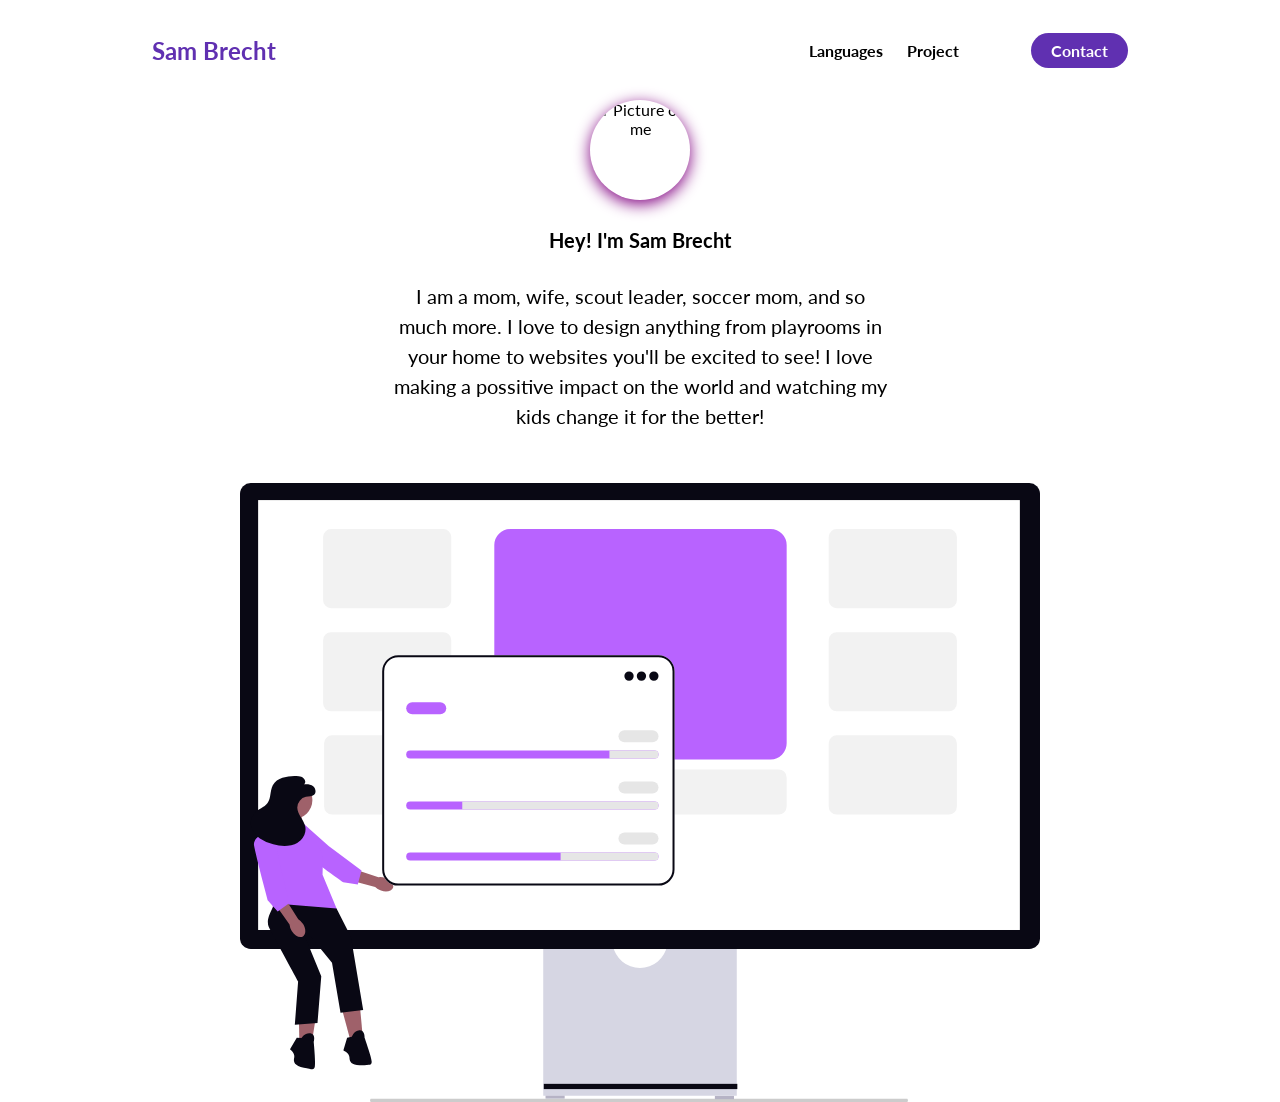
==== index.html @ c23809bf "inital commit" ====
<!DOCTYPE html>
<html lang="en">
<head>
    <meta charset="UTF-8">
    <meta name="viewport" content="width=device-width, initial-scale=1.0">
    <title>Sam Brecht</title>
    <link rel="stylesheet" href="style.css">
    <script src="https://kit.fontawesome.com/478a2fb00a.js" crossorigin="anonymous"></script>
</head>
<body>
    <section id="about-me">
        <nav>
            <div class="personal__logo">Sam Brecht</div>
            <ul class="nav__link--list">
                <li>
                <a href="" class="
                nav__link--anchor
                link__hover-effect
                link__hover-effect--black">
            Languages</a>
                </li>
               <li>
             <a href="" class="
                nav__link--anchor
                link__hover-effect
                link__hover-effect--black">
            Project
                </li>
                  <li>
                <a href="" class="
                nav__link--anchor
                nav__link--anchor-primary">
            Contact</a>
                </li>
            </ul>
        </nav>
<div class="flex flex-1">
    <div class="about-me__info row">
        <div class="about-me__info--container">
            <figure class="about-me__picture--mask">
                <img src="https://scontent.fagc1-1.fna.fbcdn.net/v/t39.30808-6/355472668_23962295773357825_3136473156995013236_n.jpg?_nc_cat=101&ccb=1-7&_nc_sid=6ee11a&_nc_ohc=-A3HJvKO_hIQ7kNvwEAoSDI&_nc_oc=AdlMW4qZIRhGpIkjw6tdXpa_vamJUtaovYyk0Ra7keYLKZocWnr4joWHCBujwr-I5Mb14dlwHLYuMkaka9hn0vhC&_nc_zt=23&_nc_ht=scontent.fagc1-1.fna&_nc_gid=U4m0ntapCTo_ioxxLQsRKA&oh=00_Afnu4ceflwd4Fccg8zVAhkVT1BR30s6D2rVF3KC1BWFAOg&oe=693F38F9" class="about-me__picture" alt="Picture of me">
            </figure>
<h1 class="about-me__info--title">
    Hey! I'm Sam Brecht <span class="text--purple"></span>
</h1>
<p class="about-me__info--para">
    I am a mom, wife, scout leader, soccer mom, and so much more. I love to design anything from playrooms in your home to websites you'll be excited to see! I love making a possitive impact on the world and watching my kids change it for the better!
</p>
<div class="about-me__links">
<a href="" class="about-me__link">
    <i class="fa-brands fa-linkedin-in"></i></a>
<a href="" class="about-me__link">
    <i class="fa-brands fa-github"></i></a>
<a href="" class="about-me__link">
        <i class="far fa-envelope"></i></a>
<a href="" class="about-me__link">
    <i class="fas fa-file-pdf"></i></a>
</div>
</div>
<figure class="about-me__img--container">
    <img src="undraw_online-stats.svg" alt="">
</figure>
</div>
</div>

    </section>

</body>

</html>
---- style.css ----
@import url('https://fonts.googleapis.com/css2?family=Lato:ital,wght@0,100;0,300;0,400;0,700;0,900;1,100;1,300;1,400;1,700;1,900&family=Roboto:ital,wdth,wght@0,75..100,100..900;1,75..100,100..900&display=swap');
* { 
 font-family: "Lato", sans-serif;
 padding: 0;
 margin: 0;
 box-sizing: border-box;
}
    
h1, h2, h3, h4, h5, h6, span {
    color: black;
    text-align: center;
    line-height: 1.25;
}

h1{ font-size: 36px;}

p {
    line-height: 1.5;
    font-size: 16px;
}

li {
    list-style-type: none;
}

.flex {
    display: flex;
}

.flex-1 {
    flex: 1;
}

.row {
    width: 100%;
    max-width: 800px;
    margin: 0 auto;
}

.text--purple {
    color:blueviolet
}


/*Navigation Bar*/

nav {
    height: 100px;
    width: 100%;
    max-width: 1000px;
    margin: 0 auto;
    display: flex;
    justify-content: space-between;
    align-items: center;
}

.nav__link--list {
    display: flex;
}

.nav__link--anchor {
    margin: 0 12px;
    color: black;
    text-decoration: none;
    font-weight: 700;
}

.nav__link--anchor-primary {
    background-color: #6030b1;
    padding: 8px 20px;
    border-radius: 50px;
    color: white;
    transition: all 300ms ease;
}

.nav__link--anchor-primary:hover {
    background-color: blueviolet;
}

.personal__logo {
    font-size: 24px;
    color: #6030b1;
    margin: 0 12px;
    font-weight: bold;
}



/*About Me*/

#about-me{
    min-height: 100vh;
    display: flex;
    flex-direction: column;
}

.about-me__info {
    display:flex;
    flex-direction: column;
}

 .about-me__info--container {
    display: flex;
    flex-direction: column;
    align-items: center;
    max-width: 500px;
    margin: 0 auto;
    text-align: center;
 }

 .about-me__picture--mask {
    width: 100px;
    height: 100px;
    border-radius: 50%;
    overflow: hidden;
    box-shadow: 0 4px 16px purple;
    margin-bottom: 28px;
 }

 .about-me__picture {
    width: 100%;

    /* Improving my picture*/

 }

.about-me__info--title {
    font-size: 20px;
    margin-bottom: 28px;
 }


 .about-me__info--para {
    font-size: 20px;
    margin-bottom: 28px;
 }

.about-me__link {
    font-size: 20px;
    color: black;
    text-decoration: none;
    padding: 0 16px;

}

.about-me__img--container {
flex: 1;
display: flex;
align-items: center;
}

.about-me__img {
width: 100%;
}
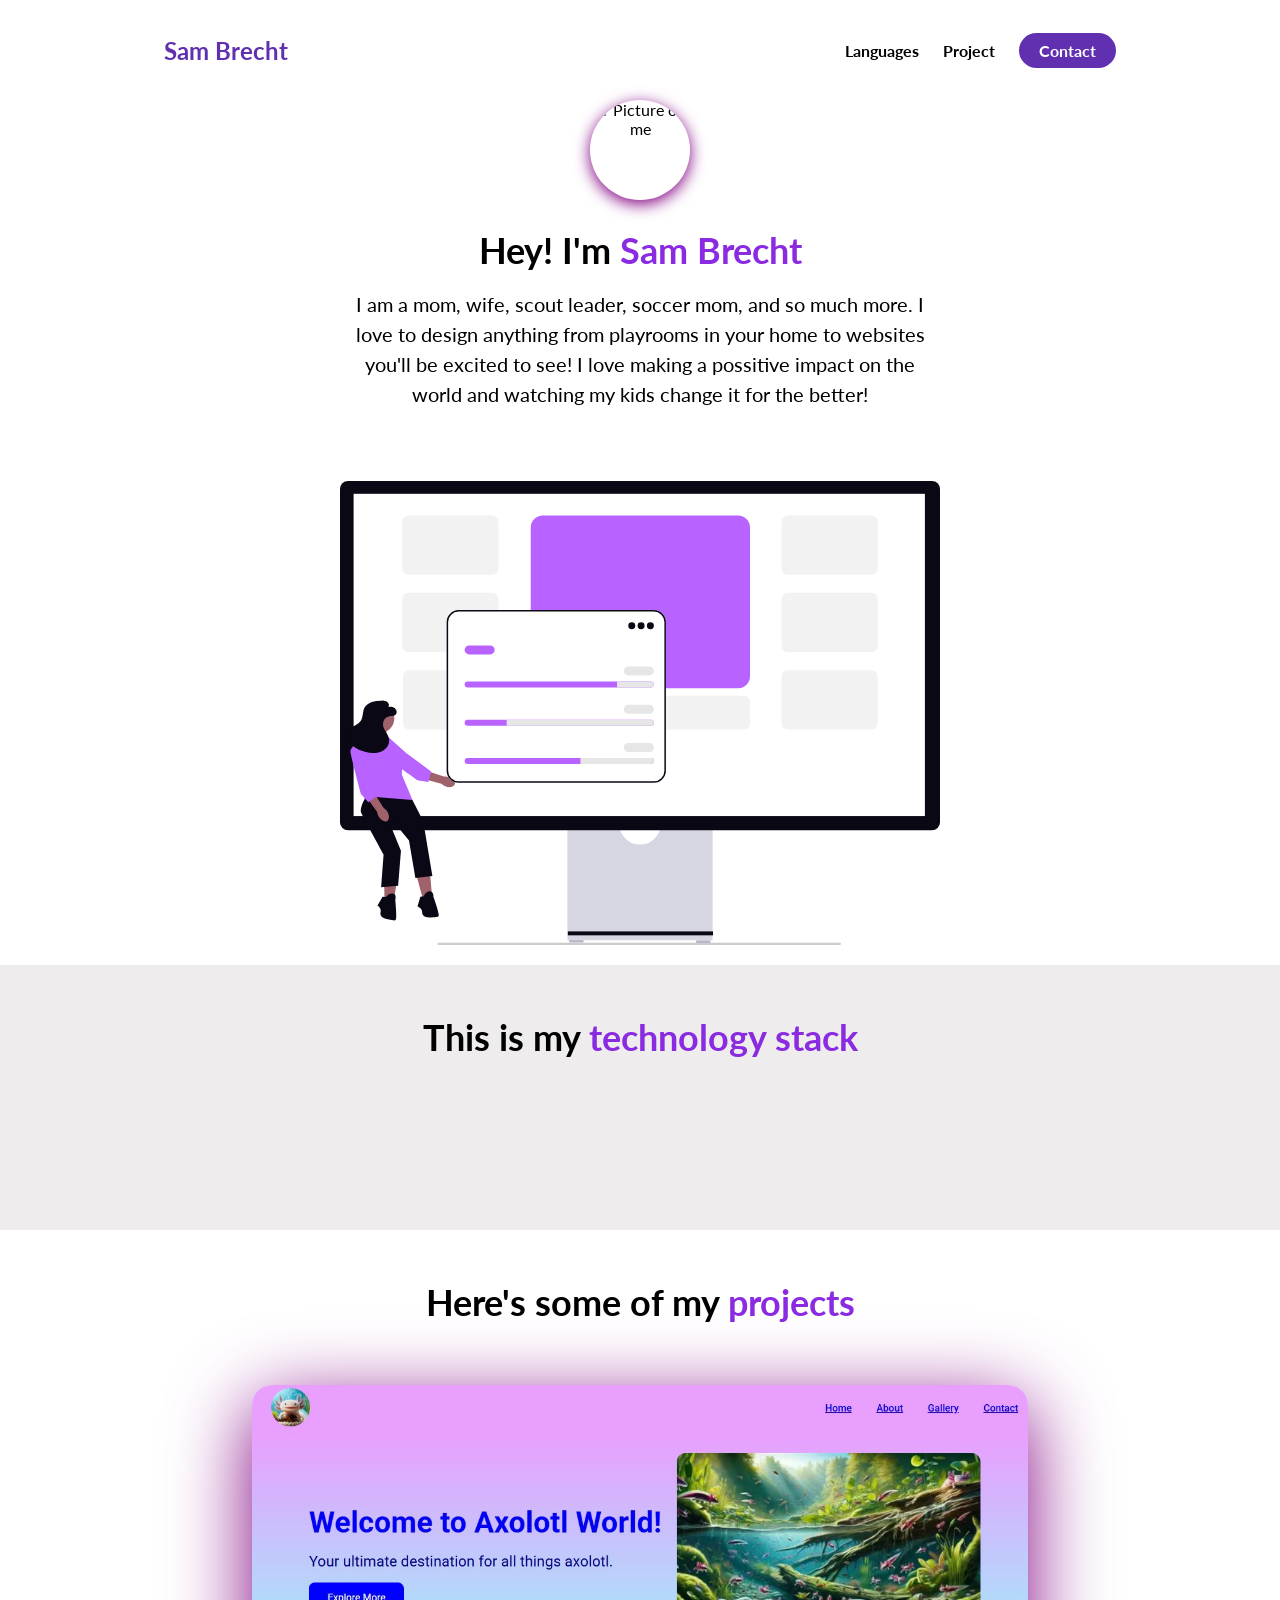
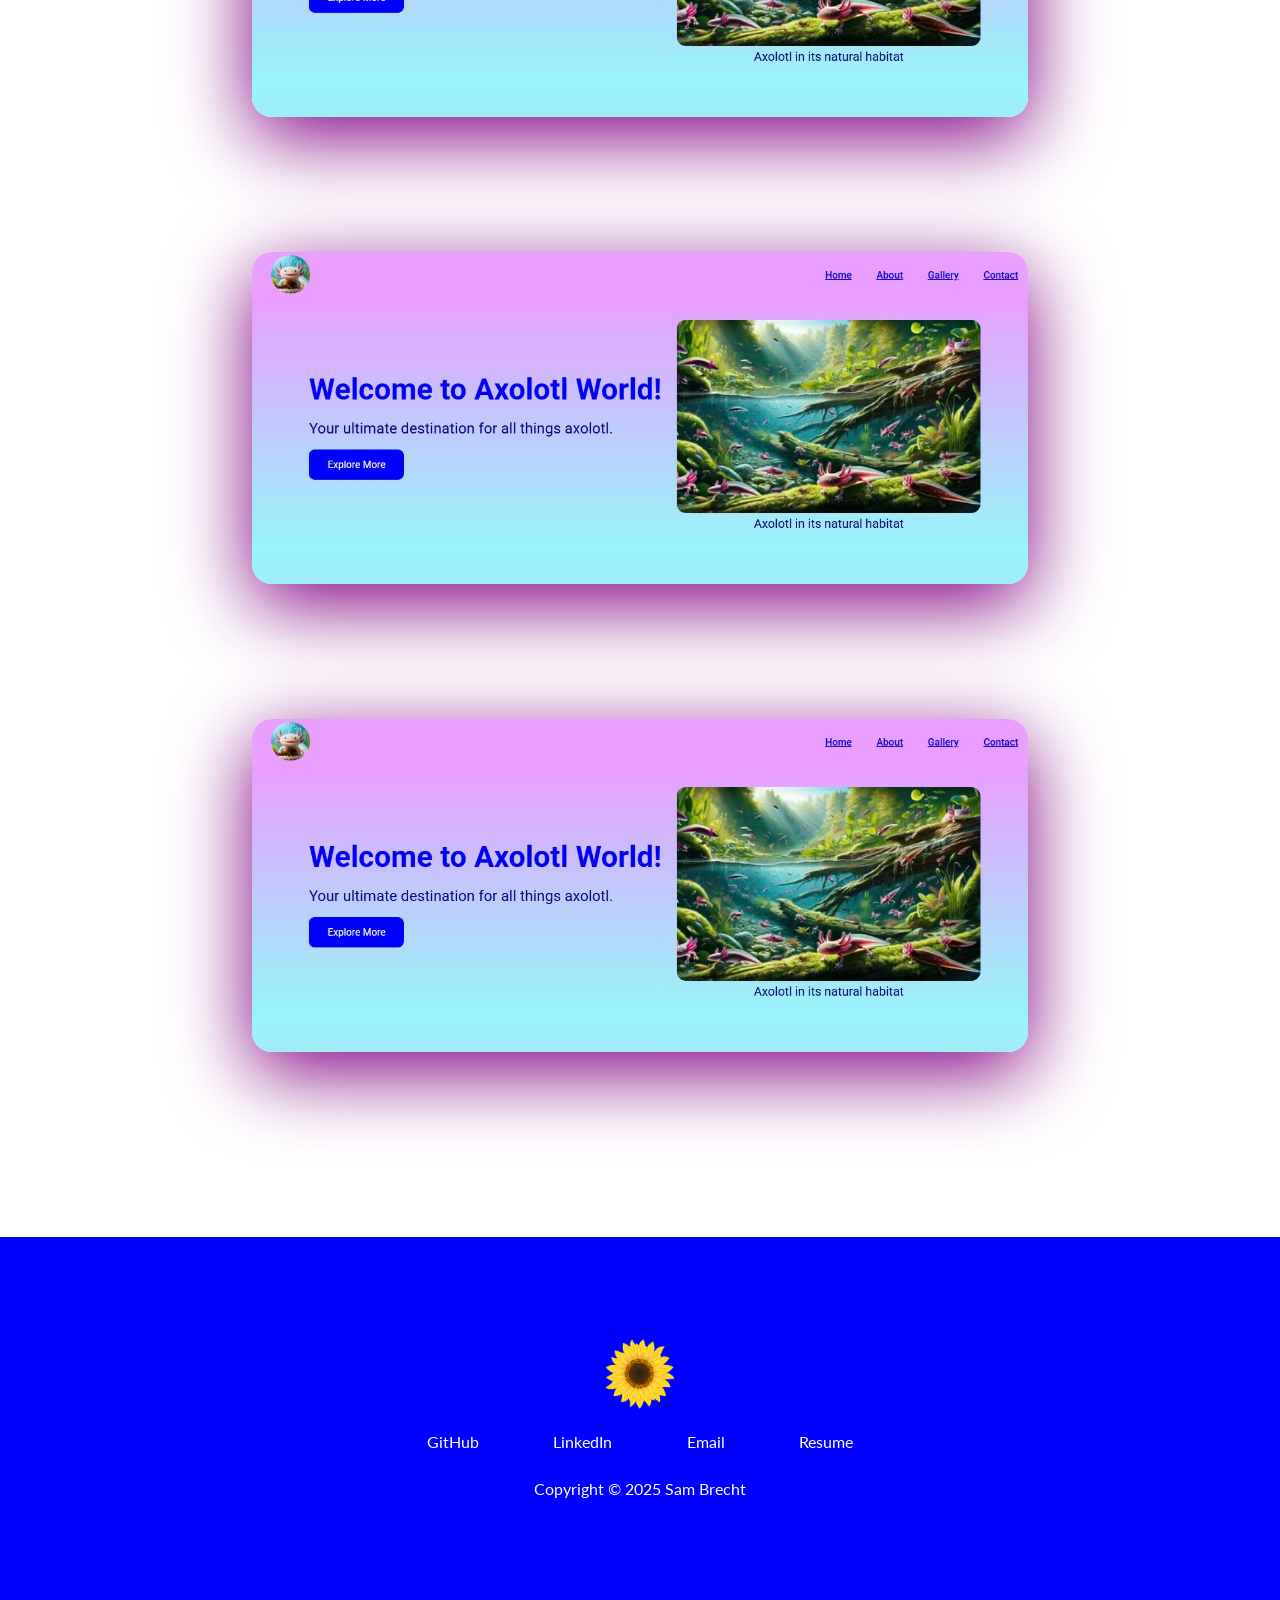
==== commit 4b7a7133: "update part 1 not done" ====
--- a/index.html
+++ b/index.html
@@ -24,7 +24,7 @@
                 nav__link--anchor
                 link__hover-effect
                 link__hover-effect--black">
-            Project
+            Project</a>
                 </li>
                   <li>
                 <a href="" class="
@@ -41,7 +41,7 @@
                 <img src="https://scontent.fagc1-1.fna.fbcdn.net/v/t39.30808-6/355472668_23962295773357825_3136473156995013236_n.jpg?_nc_cat=101&ccb=1-7&_nc_sid=6ee11a&_nc_ohc=-A3HJvKO_hIQ7kNvwEAoSDI&_nc_oc=AdlMW4qZIRhGpIkjw6tdXpa_vamJUtaovYyk0Ra7keYLKZocWnr4joWHCBujwr-I5Mb14dlwHLYuMkaka9hn0vhC&_nc_zt=23&_nc_ht=scontent.fagc1-1.fna&_nc_gid=U4m0ntapCTo_ioxxLQsRKA&oh=00_Afnu4ceflwd4Fccg8zVAhkVT1BR30s6D2rVF3KC1BWFAOg&oe=693F38F9" class="about-me__picture" alt="Picture of me">
             </figure>
 <h1 class="about-me__info--title">
-    Hey! I'm Sam Brecht <span class="text--purple"></span>
+    Hey! I'm <span class="text--purple">Sam Brecht </span>
 </h1>
 <p class="about-me__info--para">
     I am a mom, wife, scout leader, soccer mom, and so much more. I love to design anything from playrooms in your home to websites you'll be excited to see! I love making a possitive impact on the world and watching my kids change it for the better!
@@ -58,13 +58,179 @@
 </div>
 </div>
 <figure class="about-me__img--container">
-    <img src="undraw_online-stats.svg" alt="">
+    <img src="undraw_online-stats.svg" class="about-me__img" alt="">
 </figure>
 </div>
 </div>
-
-    </section>
-
+</section>
+<section id="languages">
+<div class="container">
+    <div class="row">
+    <h1 class="section__title"> This is my <span class="text--purple"> technology stack</span></h1>
+        <div class="language__list">
+            <div class="language">
+                <figure class="language__img--wrapper">
+                    <img src="https://upload.wikimedia.org/wikipedia/commons/thumb/3/38/HTML5_Badge.svg/240px-HTML5_Badge.svg.png" alt="" class="language__img">
+                </figure>
+                <span class="language__name">HTML</span>
+            </div>
+            <div class="language">
+                <figure class="language__img--wrapper">
+                    <img src="https://upload.wikimedia.org/wikipedia/commons/thumb/3/38/HTML5_Badge.svg/240px-HTML5_Badge.svg.png" alt="" class="language__img">
+                </figure>
+                <span class="language__name">HTML</span>
+            </div>
+            <div class="language">
+                <figure class="language__img--wrapper">
+                    <img src="https://upload.wikimedia.org/wikipedia/commons/thumb/3/38/HTML5_Badge.svg/240px-HTML5_Badge.svg.png" alt="" class="language__img">
+                </figure>
+                <span class="language__name">HTML</span>
+            </div>
+            <div class="language">
+                <figure class="language__img--wrapper">
+                    <img src="https://upload.wikimedia.org/wikipedia/commons/thumb/3/38/HTML5_Badge.svg/240px-HTML5_Badge.svg.png" alt="" class="language__img">
+                </figure>
+                <span class="language__name">HTML</span>
+            </div>
+            <div class="language">
+                <figure class="language__img--wrapper">
+                    <img src="https://upload.wikimedia.org/wikipedia/commons/thumb/3/38/HTML5_Badge.svg/240px-HTML5_Badge.svg.png" alt="" class="language__img">
+                </figure>
+                <span class="language__name">HTML</span>
+            </div>
+            <div class="language">
+                <figure class="language__img--wrapper">
+                    <img src="https://upload.wikimedia.org/wikipedia/commons/thumb/3/38/HTML5_Badge.svg/240px-HTML5_Badge.svg.png" alt="" class="language__img">
+                </figure>
+                <span class="language__name">HTML</span>
+            </div>
+            <div class="language">
+                <figure class="language__img--wrapper">
+                    <img src="https://upload.wikimedia.org/wikipedia/commons/thumb/3/38/HTML5_Badge.svg/240px-HTML5_Badge.svg.png" alt="" class="language__img">
+                </figure>
+                <span class="language__name">HTML</span>
+            </div>
+            <div class="language">
+                <figure class="language__img--wrapper">
+                    <img src="https://upload.wikimedia.org/wikipedia/commons/thumb/3/38/HTML5_Badge.svg/240px-HTML5_Badge.svg.png" alt="" class="language__img">
+                </figure>
+                <span class="language__name">HTML</span>
+            </div>
+        </div>
+</div>
+</div>
+</section>
+<section id="project">
+<div class="container">
+    <div class="row">
+        <h1 class="section__title">Here's some of my <span class="text--purple"> projects</span></h1>
+        <ul class="project__list">
+            <li class="project">
+             <div class="project__wrapper">
+                <img src="Axolotl-World.jpg" class="project__img" alt="Axolotl project">
+             <div class="project__description">
+                <h3 class="project__description--title">Axolotl project</h3>
+                <h4 class="project__description--sub-title">
+                    HTML, CSS
+                </h4>
+                <p class="project__description--para">
+                    Axolotls are fascinating amphibians known for their unique ability to regenerate limbs and retain their larval features throughout their lives. They are native to lakes underlying Mexico City and are often referred to as "Mexican walking fish," although they are not fish but amphibians.
+                </p>
+                <div class="project__description--links">
+                    <a href="https://github.com/sambrecht369/My-First-Project" target="_blank" class="project__description--link">
+                        <i class="fa-brands fa-github"></i>
+                    </a>
+                    <a href="https://github.com/sambrecht369/My-First-Project" target="_blank" class="project__description--link">
+                        <i class="fa-solid fa-link"></i>
+                    </a>
+                </div>
+             </div>
+            </div>   
+            </li>
+              <li class="project">
+             <div class="project__wrapper">
+                <img src="Axolotl-World.jpg" class="project__img" alt="Axolotl project">
+             <div class="project__description">
+                <h3 class="project__description--title">Axolotl project</h3>
+                <h4 class="project__description--sub-title">
+                    HTML, CSS
+                </h4>
+                <p class="project__description--para">
+                    Axolotls are fascinating amphibians known for their unique ability to regenerate limbs and retain their larval features throughout their lives. They are native to lakes underlying Mexico City and are often referred to as "Mexican walking fish," although they are not fish but amphibians.
+                </p>
+                <div class="project__description--links">
+                    <a href="https://github.com/sambrecht369/My-First-Project" target="_blank" class="project__description--link">
+                        <i class="fa-brands fa-github"></i>
+                    </a>
+                    <a href="https://github.com/sambrecht369/My-First-Project" target="_blank" class="project__description--link">
+                        <i class="fa-solid fa-link"></i>
+                    </a>
+                </div>
+             </div>
+            </div>   
+            </li>
+              <li class="project">
+             <div class="project__wrapper">
+                <img src="Axolotl-World.jpg" class="project__img" alt="Axolotl project">
+             <div class="project__description">
+                <h3 class="project__description--title">Axolotl project</h3>
+                <h4 class="project__description--sub-title">
+                    HTML, CSS
+                </h4>
+                <p class="project__description--para">
+                    Axolotls are fascinating amphibians known for their unique ability to regenerate limbs and retain their larval features throughout their lives. They are native to lakes underlying Mexico City and are often referred to as "Mexican walking fish," although they are not fish but amphibians.
+                </p>
+                <div class="project__description--links">
+                    <a href="https://github.com/sambrecht369/My-First-Project" target="_blank" class="project__description--link">
+                        <i class="fa-brands fa-github"></i>
+                    </a>
+                    <a href="https://github.com/sambrecht369/My-First-Project" target="_blank" class="project__description--link">
+                        <i class="fa-solid fa-link"></i>
+                    </a>
+                </div>
+             </div>
+            </div>   
+            </li>
+        </ul>
+    </div>
+</div>
+</section>
+<footer>
+    <div class="footer__row">
+        <a href="#" class="footer__anchor">
+            <figure class="footer__logo">
+                <img src="sunflower.png" class="footer__logo--img" alt="personal logo">
+            </figure>
+            <span class="footer__logo--popper">
+                Top
+                <i class="fa-solid fa-arrow-up"></i>
+            </span>
+        </a>
+        <div class="footer__social--list">
+            <a href="https://google.com" target="_blank" class="
+            footer__social--link
+            link__hover-effect
+            link__hover-effect--white"
+            target="_blank"> GitHub</a>
+             <a href="https://google.com" target="_blank" class="
+            footer__social--link
+            link__hover-effect
+            link__hover-effect--white"
+            target="_blank"> LinkedIn</a>
+             <a href="mailto:sambrecht369@gmail.com" target="_blank" class="
+            footer__social--link
+            link__hover-effect
+            link__hover-effect--white"
+            target="_blank"> Email</a>
+             <a href="Example Resume" target="_blank" class="
+            footer__social--link
+            link__hover-effect
+            link__hover-effect--white"
+            target="_blank" download>Resume</a>
+        </div>
+        <div class="footer__copyright">Copyright © 2025 Sam Brecht
+</div>
+    </div>
+</footer>
 </body>
-
 </html>
--- a/style.css
+++ b/style.css
@@ -5,6 +5,10 @@
  margin: 0;
  box-sizing: border-box;
 }
+
+html {
+    scroll-behavior: smooth;
+}
     
 h1, h2, h3, h4, h5, h6, span {
     color: black;
@@ -12,13 +16,44 @@
     line-height: 1.25;
 }
 
-h1{ font-size: 36px;}
+h1{ 
+    font-size: 36px;
+}
 
 p {
     line-height: 1.5;
     font-size: 16px;
 }
 
+a {
+    text-decoration: none;
+    position: relative;
+}
+
+.link__hover-effect:after {
+    content: "";
+    position: absolute;
+    height: 3px;
+    width: 0;
+    bottom: -3px;
+    right: 0;
+    transition: all 300ms ease;
+}
+
+.link__hover-effect--white:after {
+    background-color: white;
+}
+
+.link__hover-effect--black:after {
+    background-color: black;
+}
+
+.link__hover-effect:hover:after {
+    width: 100%;
+    left: 0;
+}
+
+
 li {
     list-style-type: none;
 }
@@ -31,16 +66,28 @@
     flex: 1;
 }
 
+.container {
+    padding: 50px 0;
+}
+ 
 .row {
     width: 100%;
     max-width: 800px;
     margin: 0 auto;
+    padding: 0 12px;
 }
 
 .text--purple {
     color:blueviolet
 }
 
+section:nth-child(even) {
+    background-color: rgb(238, 236, 236);
+}
+
+.section__title {
+margin-bottom: 20px;
+}
 
 /*Navigation Bar*/
 
@@ -52,6 +99,7 @@
     display: flex;
     justify-content: space-between;
     align-items: center;
+    padding: 0 12px;
 }
 
 .nav__link--list {
@@ -61,7 +109,6 @@
 .nav__link--anchor {
     margin: 0 12px;
     color: black;
-    text-decoration: none;
     font-weight: 700;
 }
 
@@ -86,6 +133,8 @@
 
 
 
+
+
 /*About Me*/
 
 #about-me{
@@ -95,15 +144,16 @@
 }
 
 .about-me__info {
-    display:flex;
+    display: flex;
     flex-direction: column;
 }
 
  .about-me__info--container {
     display: flex;
+    flex: 1;
     flex-direction: column;
     align-items: center;
-    max-width: 500px;
+    max-width: 600px;
     margin: 0 auto;
     text-align: center;
  }
@@ -125,10 +175,8 @@
  }
 
 .about-me__info--title {
-    font-size: 20px;
-    margin-bottom: 28px;
+    margin-bottom: 16px;
  }
-
 
  .about-me__info--para {
     font-size: 20px;
@@ -138,7 +186,6 @@
 .about-me__link {
     font-size: 20px;
     color: black;
-    text-decoration: none;
     padding: 0 16px;
 
 }
@@ -147,8 +194,236 @@
 flex: 1;
 display: flex;
 align-items: center;
+justify-content: center;
+margin-top: 20px;
+margin-bottom: 20px;
 }
 
 .about-me__img {
 width: 100%;
-}+max-width: 600px;
+}
+
+
+
+/*Tech-Stack*/
+
+.language__img {
+    width: 100%;
+    max-width: 100px;
+    transition: all 300ms;
+}
+
+.language:hover .language__img {
+    filter:brightness(80%);
+    opacity: (0.86);
+    transform: scale(0.9);
+}
+
+.language {
+    width: 25%;
+    display: flex;
+    justify-content: center;
+    position: relative;
+}
+
+.language__img--wrapper {
+    display: flex;
+    justify-content: center;
+    align-items: center;
+    padding: 25px 16px;
+}
+
+.language__list {
+    display: flex;
+    justify-content: center;
+    width: 100%;
+    flex-wrap: wrap;
+}
+
+.language__name {
+    position: absolute;
+    bottom: 0;
+    transform: scale(0);
+    transition: all 300ms;
+    font-size: 20px;
+    opacity: 0;
+}
+
+.language:hover .language__name {
+    transform: scale(1);
+    opacity: 1;
+}
+
+
+
+
+/*Projects*/
+
+
+.project {
+    margin-bottom: 135px;
+}
+
+project:last-child {
+    margin-bottom: 40px;
+}
+
+.project__img {
+    width: 100%;
+    transition: all 500ms ease;
+}
+
+.project__wrapper {
+    display: flex;
+    box-shadow: 0 20px 80px purple;
+    border-radius: 20px;
+    overflow: hidden;
+    position: relative;
+}
+
+.project__wrapper:before {
+    content: "";
+    position: absolute;
+    top: 0;
+    left: 0;
+    height: 100%;
+    width: 100%;
+    background-color: rgba(227, 5, 227, 0.711);
+    opacity: 0;
+    transition: opacity 450ms ease;
+    z-index: 2;
+}
+
+.project:hover .project__wrapper:before {
+    opacity: .7;
+}
+
+.project:hover .project__img {
+    transform: scale(1.07);
+    filter: blur(5px);
+}
+
+.project:hover .project__description {
+    opacity: 1;
+     transform: translateY(-50%);
+}
+
+.project__list {
+    padding-top: 40px;
+}
+
+.project__description {
+    position: absolute;
+    top: 50%;
+    left: 90px;
+    transform: translateY(100%);
+    max-width: 550px;
+    z-index: 3;
+    opacity: 0;
+    transition: transform 450ms, opacity 300ms;
+}
+
+.project__description--title{
+    font-size: 40px;
+}
+
+.project__description--para{ 
+    margin: 16px 0;
+}
+
+.project__description--link{
+    font-size: 20px;
+    margin-right: 16px;
+}
+
+.project__description--title, 
+.project__description--sub-title, 
+.project__description--para, 
+.project__description--link {
+    text-align: left;
+    color: white;
+}
+
+
+
+
+/*Footer*/
+
+footer {
+    background-color: blue;
+}
+
+.footer__social--list {
+    width: 100%;
+    max-width: 500px;
+    display: flex;
+    justify-content: space-around;
+    margin-bottom: 28px;
+}
+
+.footer__row {
+    display: flex;
+    flex-direction: column;
+    align-items: center;
+    justify-content: center;
+    padding: 8% 0;
+}
+
+.footer__logo--img {
+    width: 70px;
+    height: 70px;
+}
+
+.footer__social--link,
+.footer__copyright,
+.footer__logo--popper {
+    color: white;
+}
+
+.footer__logo--popper {
+    position: absolute;
+    right: 0;
+    top: 30px;
+    font-weight: 700;
+    opacity: 0;
+    transition: all 300ms ease;
+}
+
+.footer__anchor {
+    margin-bottom: 20px;
+    position: relative;
+
+}
+
+.footer__anchor:hover .footer__logo--popper {
+    transform: translateX(60px);
+    opacity: 1;
+}
+
+
+/*Smaller screens*/
+
+
+@media (max-width: 768px) {
+    nav {
+        height: 68px;
+    }
+    h1 {
+        font-size: 28px;
+    }
+    .about-me__info--para {
+        font-size: 18 px;
+    }
+    .language {
+        width: calc(100% / 2);
+    }
+    .project__description--para {
+        font-size: 14px;
+    }
+    .project__description {
+        left: 30px;
+        padding-right: 30px;
+    }
+}
+
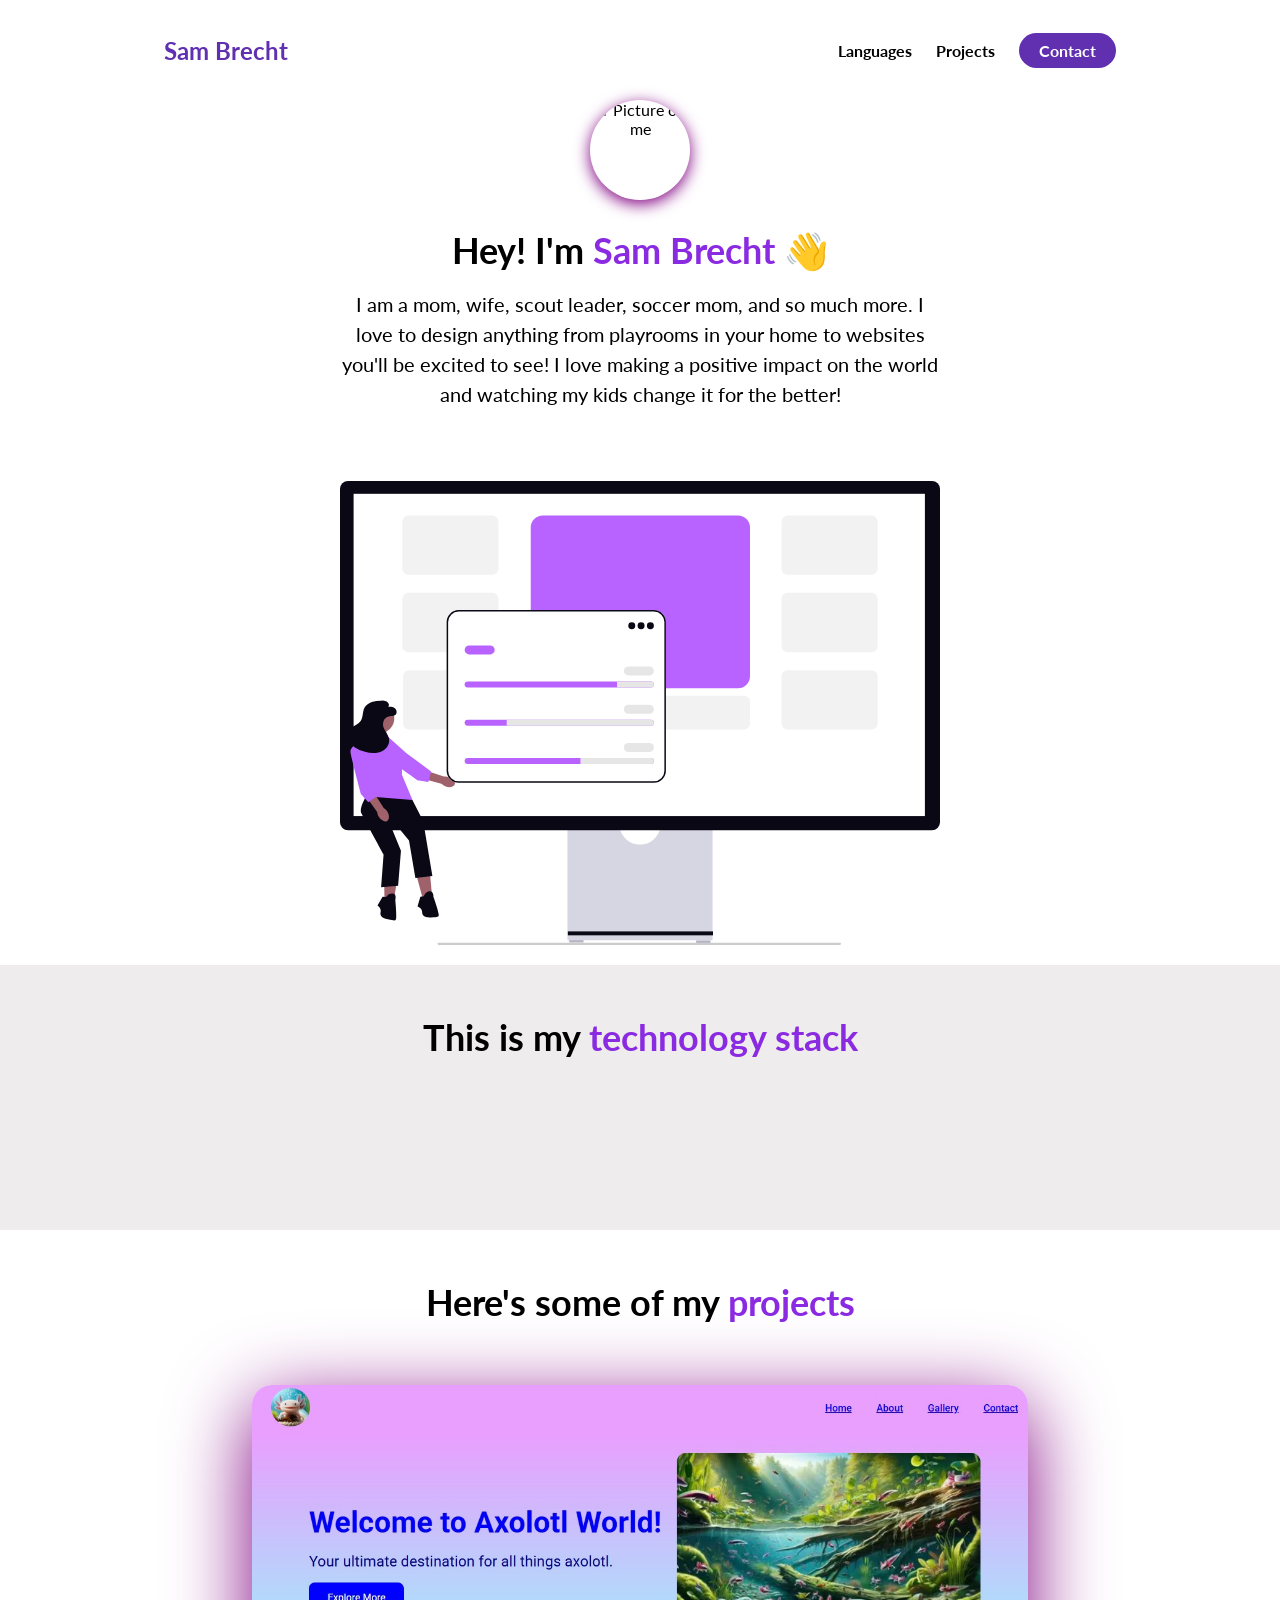
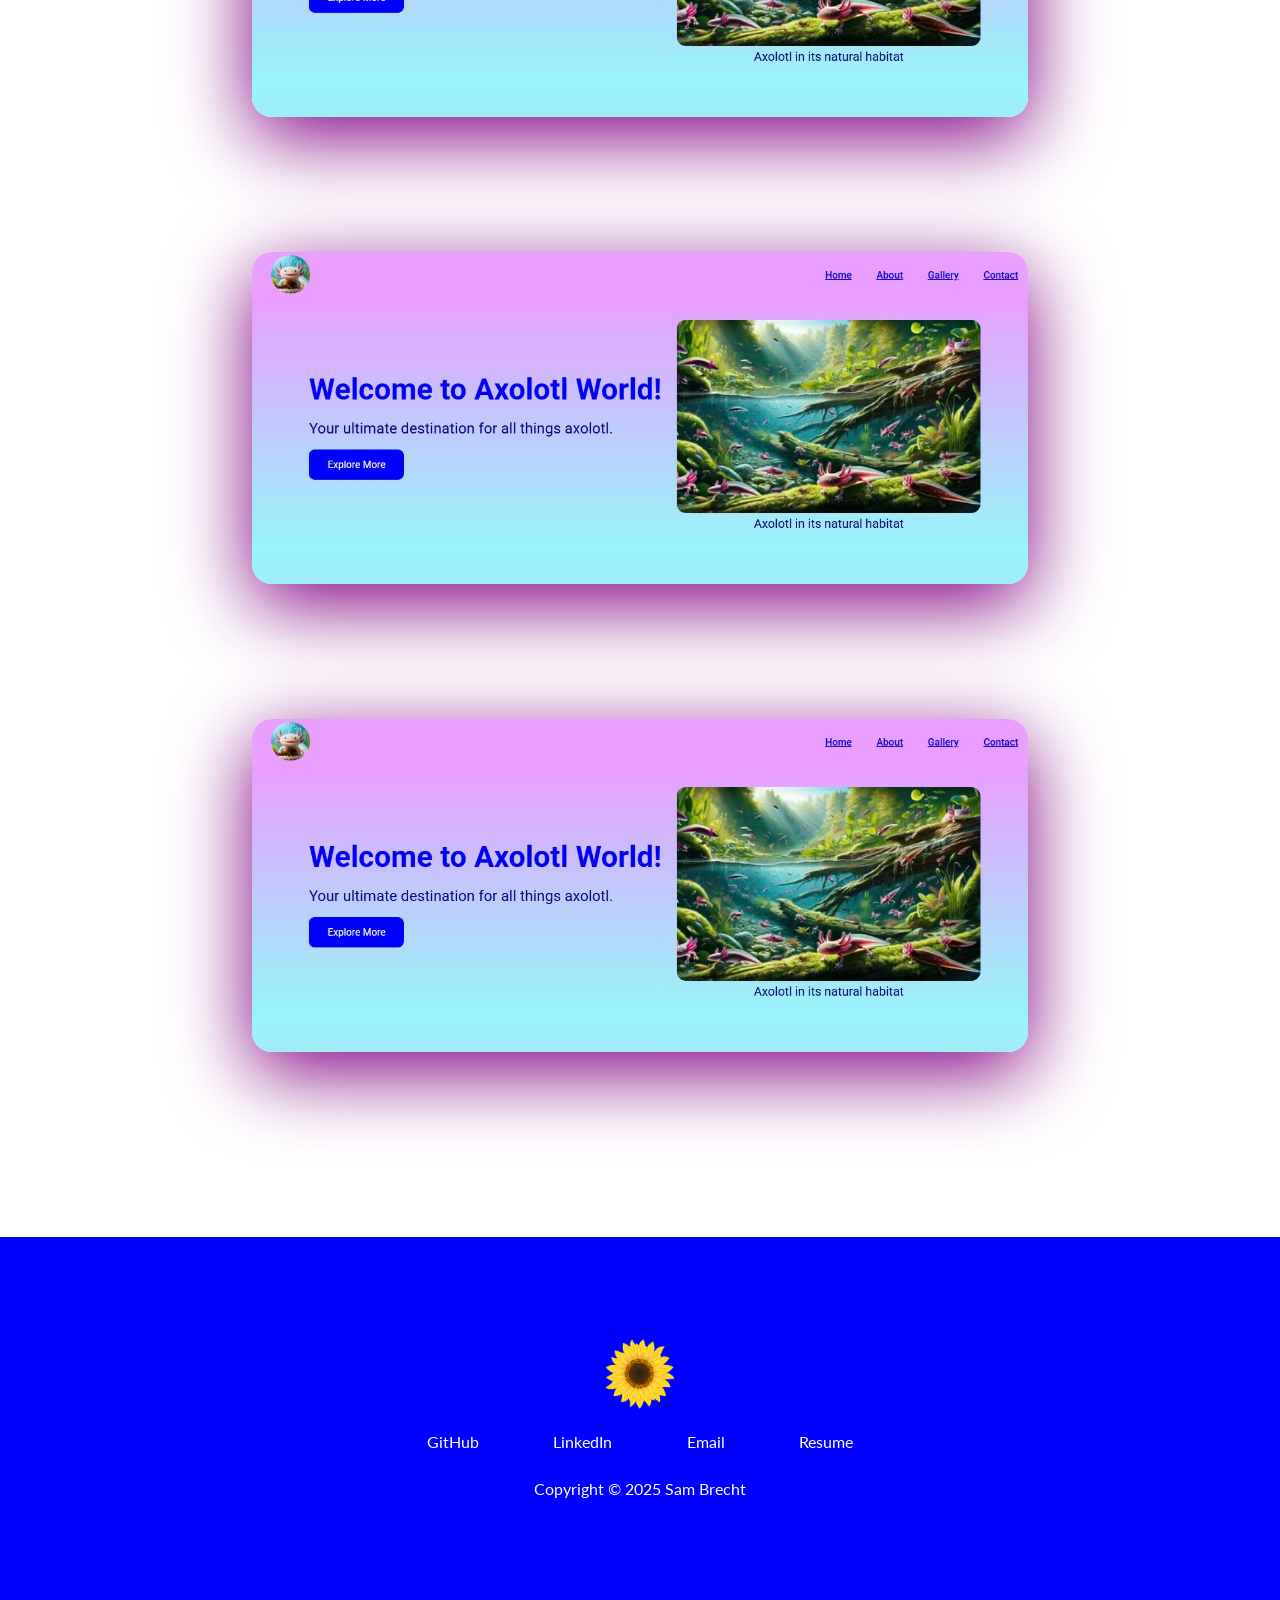
==== commit 8c753df2: "finished layout" ====
--- a/index.html
+++ b/index.html
@@ -12,22 +12,22 @@
         <nav>
             <div class="personal__logo">Sam Brecht</div>
             <ul class="nav__link--list">
-                <li>
-                <a href="" class="
+                <li class="nav__link">
+                <a href="#languages" class="
                 nav__link--anchor
                 link__hover-effect
                 link__hover-effect--black">
             Languages</a>
                 </li>
-               <li>
-             <a href="" class="
+               <li class="nav__link">
+             <a href="#projects" class="
                 nav__link--anchor
                 link__hover-effect
                 link__hover-effect--black">
-            Project</a>
+            Projects</a>
                 </li>
-                  <li>
-                <a href="" class="
+                  <li class="nav__link">
+                <a href="mailto:sambrecht369@gmail.com" class="
                 nav__link--anchor
                 nav__link--anchor-primary">
             Contact</a>
@@ -41,19 +41,19 @@
                 <img src="https://scontent.fagc1-1.fna.fbcdn.net/v/t39.30808-6/355472668_23962295773357825_3136473156995013236_n.jpg?_nc_cat=101&ccb=1-7&_nc_sid=6ee11a&_nc_ohc=-A3HJvKO_hIQ7kNvwEAoSDI&_nc_oc=AdlMW4qZIRhGpIkjw6tdXpa_vamJUtaovYyk0Ra7keYLKZocWnr4joWHCBujwr-I5Mb14dlwHLYuMkaka9hn0vhC&_nc_zt=23&_nc_ht=scontent.fagc1-1.fna&_nc_gid=U4m0ntapCTo_ioxxLQsRKA&oh=00_Afnu4ceflwd4Fccg8zVAhkVT1BR30s6D2rVF3KC1BWFAOg&oe=693F38F9" class="about-me__picture" alt="Picture of me">
             </figure>
 <h1 class="about-me__info--title">
-    Hey! I'm <span class="text--purple">Sam Brecht </span>
+    Hey! I'm <span class="text--purple">Sam Brecht</span>&nbsp;<span class="wave">👋</span>
 </h1>
 <p class="about-me__info--para">
-    I am a mom, wife, scout leader, soccer mom, and so much more. I love to design anything from playrooms in your home to websites you'll be excited to see! I love making a possitive impact on the world and watching my kids change it for the better!
+    I am a mom, wife, scout leader, soccer mom, and so much more. I love to design anything from playrooms in your home to websites you'll be excited to see! I love making a positive impact on the world and watching my kids change it for the better!
 </p>
 <div class="about-me__links">
 <a href="" class="about-me__link">
     <i class="fa-brands fa-linkedin-in"></i></a>
-<a href="" class="about-me__link">
+<a href="https://github.com/sambrecht369" target="_blank" class="about-me__link">
     <i class="fa-brands fa-github"></i></a>
 <a href="" class="about-me__link">
         <i class="far fa-envelope"></i></a>
-<a href="" class="about-me__link">
+<a href="Brecht.pdf" target="__blank" class="about-me__link">
     <i class="fas fa-file-pdf"></i></a>
 </div>
 </div>
@@ -76,9 +76,9 @@
             </div>
             <div class="language">
                 <figure class="language__img--wrapper">
-                    <img src="https://upload.wikimedia.org/wikipedia/commons/thumb/3/38/HTML5_Badge.svg/240px-HTML5_Badge.svg.png" alt="" class="language__img">
-                </figure>
-                <span class="language__name">HTML</span>
+                   <img src="https://cdn.iconscout.com/icon/free/png-256/css-131-722685.png" alt="" class="language__img">
+                </figure>
+                <span class="language__name">CSS</span>
             </div>
             <div class="language">
                 <figure class="language__img--wrapper">
@@ -120,7 +120,7 @@
 </div>
 </div>
 </section>
-<section id="project">
+<section id="projects">
 <div class="container">
     <div class="row">
         <h1 class="section__title">Here's some of my <span class="text--purple"> projects</span></h1>
@@ -222,7 +222,7 @@
             link__hover-effect
             link__hover-effect--white"
             target="_blank"> Email</a>
-             <a href="Example Resume" target="_blank" class="
+             <a href="Brecht.pdf" target="_blank" class="
             footer__social--link
             link__hover-effect
             link__hover-effect--white"
--- a/style.css
+++ b/style.css
@@ -28,6 +28,11 @@
 a {
     text-decoration: none;
     position: relative;
+}
+
+i:hover {
+    opacity: 0.7;
+    transition: opacity 300ms ease;
 }
 
 .link__hover-effect:after {
@@ -165,29 +170,55 @@
     overflow: hidden;
     box-shadow: 0 4px 16px purple;
     margin-bottom: 28px;
+    animation: animate-profile-picture 800ms 100ms backwards;
  }
 
+ @keyframes animate-profile-picture {
+    0& {
+        transform: scale(0);
+    }
+    80% {
+        transform: scale(1.5);
+    }
+    100% {
+        transform: scale(1);
+    }
+ }
+
  .about-me__picture {
     width: 100%;
-
-    /* Improving my picture*/
-
  }
 
 .about-me__info--title {
     margin-bottom: 16px;
+    animation: fade-up 800ms 400ms backwards;
  }
 
  .about-me__info--para {
     font-size: 20px;
     margin-bottom: 28px;
+    animation: fade-up 800ms 600ms backwards;
  }
 
 .about-me__link {
     font-size: 20px;
     color: black;
     padding: 0 16px;
-
+}
+
+.about-me__links {
+     animation: fade-up 800ms 800ms backwards;
+}
+
+@keyframes fade-up {
+    0% {
+        opacity: 0;
+        transform: translateY(40px);
+    }
+    100% {
+        opacity: 1;
+        transform: translateY(0);
+    }
 }
 
 .about-me__img--container {
@@ -202,7 +233,35 @@
 .about-me__img {
 width: 100%;
 max-width: 600px;
-}
+animation: fade-in 1200ms 800ms backwards;
+}
+
+@keyframes fade-in {
+    0% {
+        opacity: 0;
+    }
+    100% {
+        opacity: 1;
+    }
+}
+
+.wave {
+    display: inline-block;
+    animation: animate-wave 500ms infinite ease;
+}
+
+@keyframes animate-wave {
+    0% {
+        transform: rotate(0);
+    }
+    50% {
+        transform: rotate(30deg);
+    }
+    100% {
+        transform: rotate(0);
+    }
+}
+
 
 
 
@@ -416,14 +475,53 @@
         font-size: 18 px;
     }
     .language {
-        width: calc(100% / 2);
+        width: calc(100% / 3);
     }
     .project__description--para {
         font-size: 14px;
     }
     .project__description {
-        left: 30px;
-        padding-right: 30px;
-    }
-}
-
+        left: 50px;
+        padding-right: 20px;
+    }
+}
+
+
+
+
+
+/*Small Phones*/
+
+
+@media (max-width: 480px) {
+.nav__link:not(:last-child) {
+    display: none;
+}
+
+.project__description {
+    padding: 0;
+    left: 0;
+    width: 100%;
+}
+
+.project__description--para {
+    display: none;
+}
+
+.project__description--links {
+    display: flex;
+    justify-content: center;
+}
+
+.project__description--title {
+    font-size: 32px;
+    line-height: 1;
+    text-align: center;
+}
+
+.project__description--sub-title {
+    text-align: center;
+    margin: 12px 0;
+}
+
+}
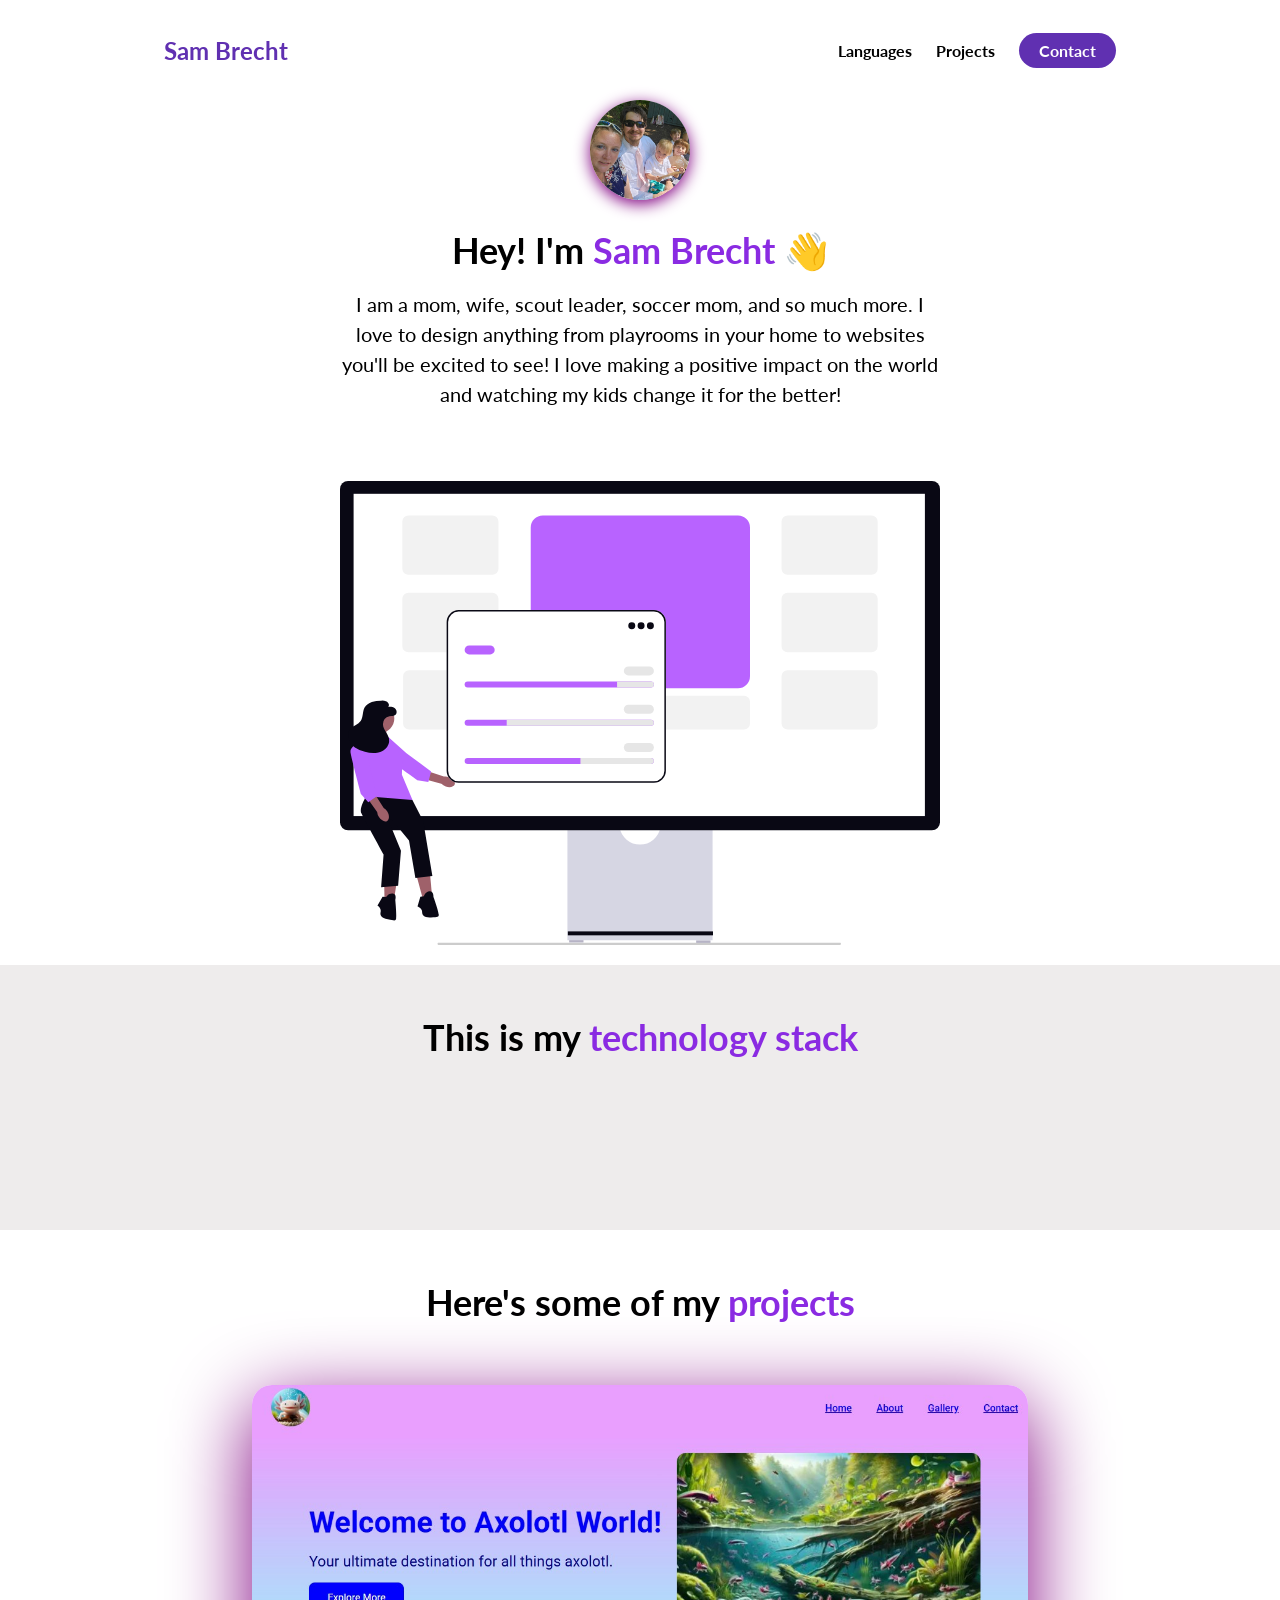
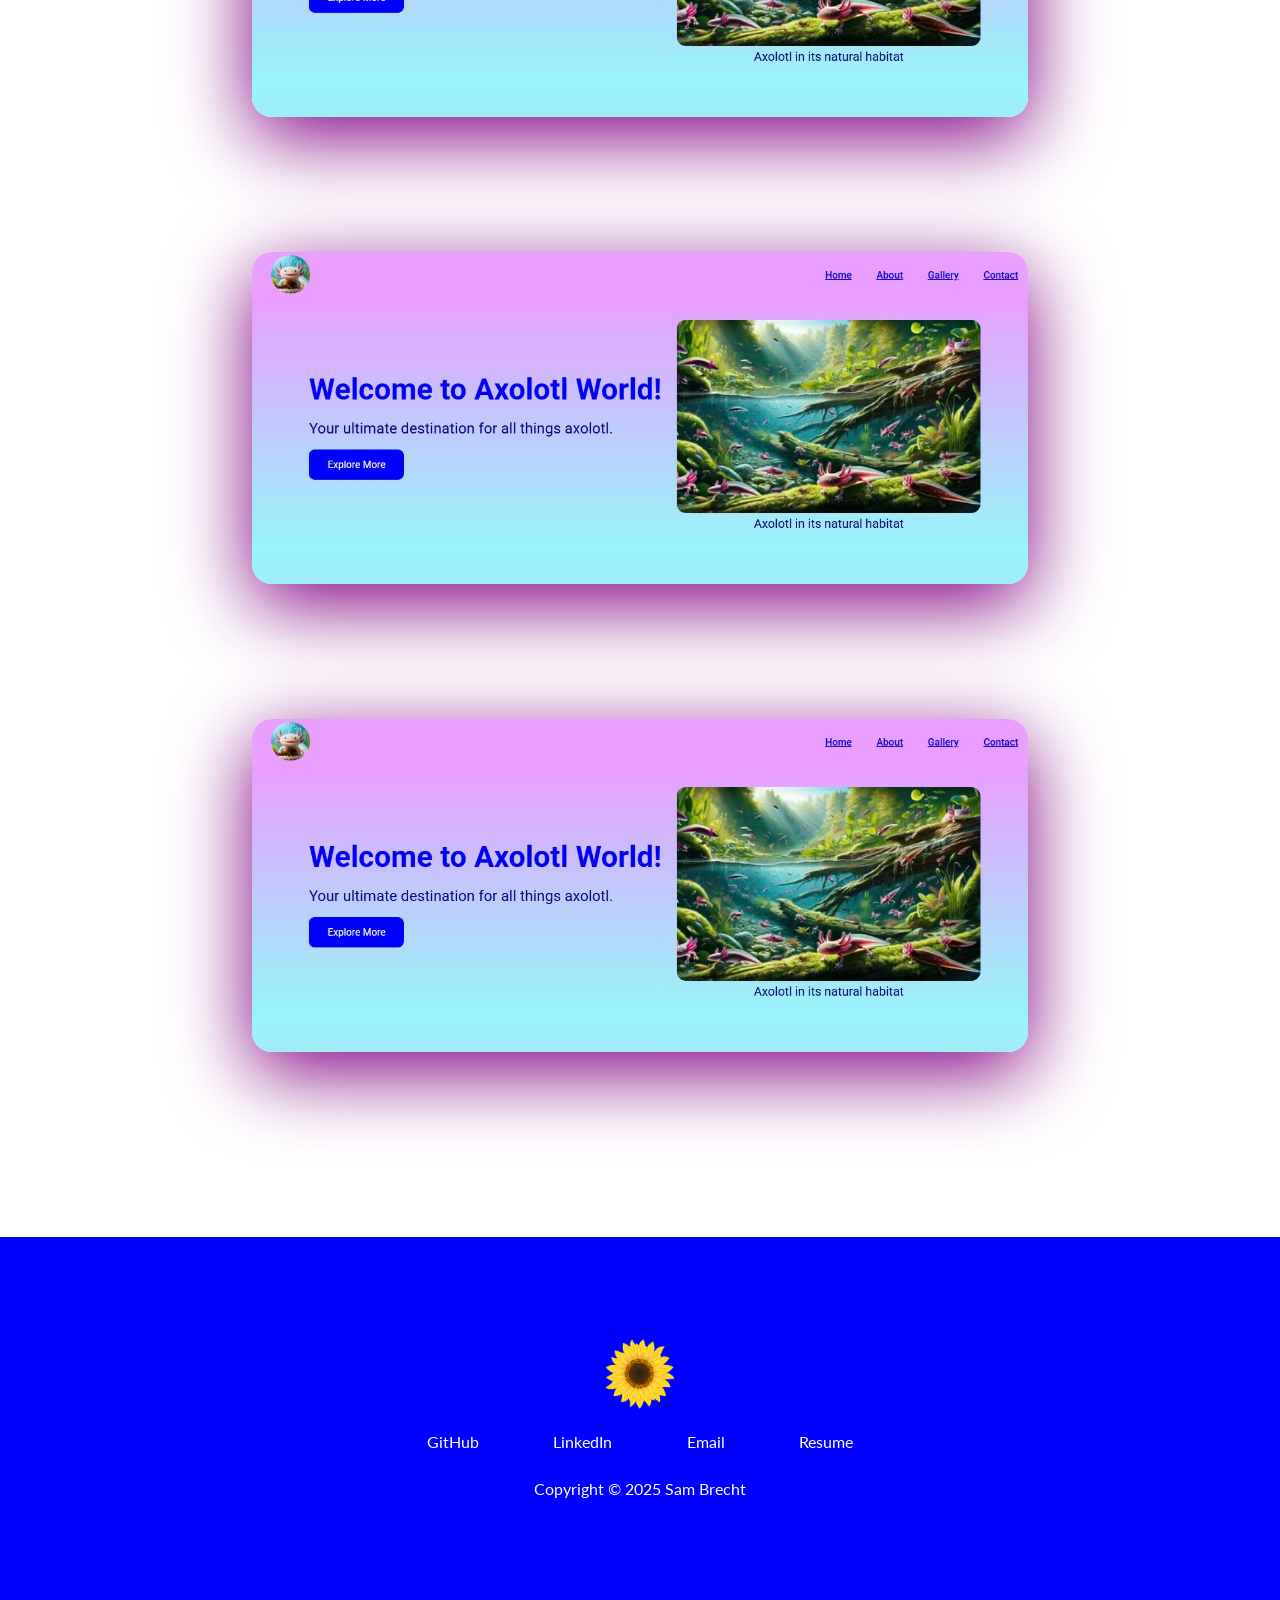
==== commit c996d568: "fixing picture" ====
--- a/index.html
+++ b/index.html
@@ -38,7 +38,7 @@
     <div class="about-me__info row">
         <div class="about-me__info--container">
             <figure class="about-me__picture--mask">
-                <img src="https://scontent.fagc1-1.fna.fbcdn.net/v/t39.30808-6/355472668_23962295773357825_3136473156995013236_n.jpg?_nc_cat=101&ccb=1-7&_nc_sid=6ee11a&_nc_ohc=-A3HJvKO_hIQ7kNvwEAoSDI&_nc_oc=AdlMW4qZIRhGpIkjw6tdXpa_vamJUtaovYyk0Ra7keYLKZocWnr4joWHCBujwr-I5Mb14dlwHLYuMkaka9hn0vhC&_nc_zt=23&_nc_ht=scontent.fagc1-1.fna&_nc_gid=U4m0ntapCTo_ioxxLQsRKA&oh=00_Afnu4ceflwd4Fccg8zVAhkVT1BR30s6D2rVF3KC1BWFAOg&oe=693F38F9" class="about-me__picture" alt="Picture of me">
+                <img src="sam pic.jpg" class="about-me__picture" alt="Picture of me">
             </figure>
 <h1 class="about-me__info--title">
     Hey! I'm <span class="text--purple">Sam Brecht</span>&nbsp;<span class="wave">👋</span>
@@ -212,7 +212,7 @@
             link__hover-effect
             link__hover-effect--white"
             target="_blank"> GitHub</a>
-             <a href="https://google.com" target="_blank" class="
+             <a href="https://github.com/sambrecht369" target="_blank" class="
             footer__social--link
             link__hover-effect
             link__hover-effect--white"
@@ -226,7 +226,7 @@
             footer__social--link
             link__hover-effect
             link__hover-effect--white"
-            target="_blank" download>Resume</a>
+            target="_blank">Resume</a>
         </div>
         <div class="footer__copyright">Copyright © 2025 Sam Brecht
 </div>
--- a/style.css
+++ b/style.css
@@ -173,18 +173,6 @@
     animation: animate-profile-picture 800ms 100ms backwards;
  }
 
- @keyframes animate-profile-picture {
-    0& {
-        transform: scale(0);
-    }
-    80% {
-        transform: scale(1.5);
-    }
-    100% {
-        transform: scale(1);
-    }
- }
-
  .about-me__picture {
     width: 100%;
  }
